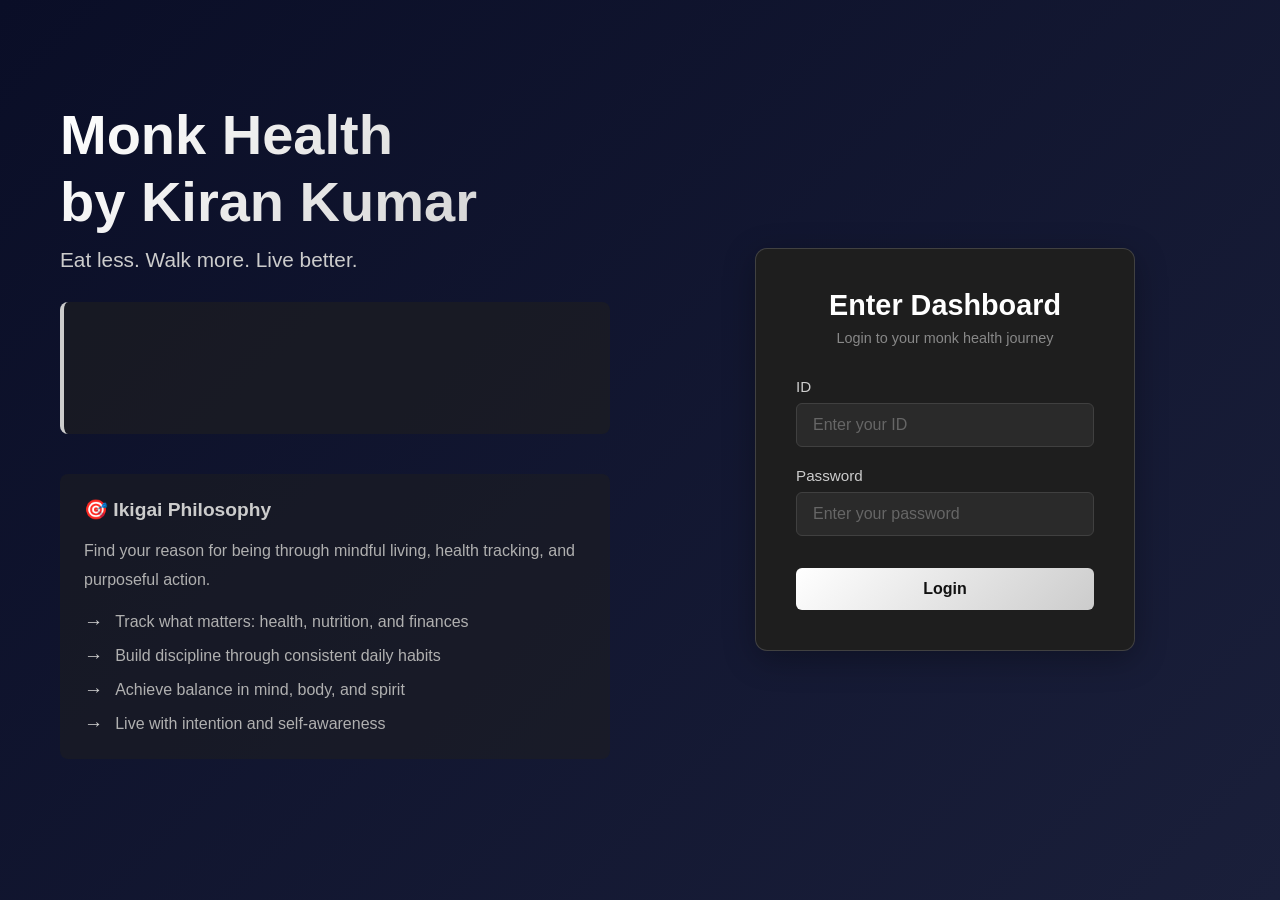
==== index.html @ fb8c696a "Clean push: Monk Health complete application" ====
<!DOCTYPE html>
<html lang="en">
<head>
    <meta charset="UTF-8">
    <meta name="viewport" content="width=device-width, initial-scale=1.0">
    <title>Monk Health by Kiran Kumar</title>
    <link rel="stylesheet" href="index.css">
</head>
<body>
    <div class="container">
        <div class="content">
            <div class="left-section">
                <h1>Monk Health<br>by Kiran Kumar</h1>
                <p class="tagline">Eat less. Walk more. Live better.</p>

                <div class="quotes-container">
                    <div class="quote">Small steps daily create big results.</div>
                    <div class="quote">Discipline is the bridge between dreams and reality.</div>
                    <div class="quote">Your health is your wealth. Invest wisely.</div>
                </div>

                <div class="ikigai-section">
                    <h3>🎯 Ikigai Philosophy</h3>
                    <p>Find your reason for being through mindful living, health tracking, and purposeful action.</p>
                    <div class="philosophy-points">
                        <div class="philosophy-point"><span>Track what matters: health, nutrition, and finances</span></div>
                        <div class="philosophy-point"><span>Build discipline through consistent daily habits</span></div>
                        <div class="philosophy-point"><span>Achieve balance in mind, body, and spirit</span></div>
                        <div class="philosophy-point"><span>Live with intention and self-awareness</span></div>
                    </div>
                </div>
            </div>

            <div class="right-section">
                <div class="login-card">
                    <h2>Enter Dashboard</h2>
                    <p class="subtitle">Login to your monk health journey</p>

                    <div class="error-message" id="errorMessage"></div>

                    <form id="loginForm">
                        <div class="form-group">
                            <label for="userId">ID</label>
                            <input type="text" id="userId" name="userId" placeholder="Enter your ID" required>
                        </div>

                        <div class="form-group">
                            <label for="password">Password</label>
                            <input type="password" id="password" name="password" placeholder="Enter your password" required>
                        </div>

                        <button type="submit" class="btn-login">Login</button>
                    </form>
                </div>
            </div>
        </div>
    </div>

    <script>
        document.getElementById('loginForm').addEventListener('submit', async (e) => {
            e.preventDefault();
            
            const userId = document.getElementById('userId').value.trim();
            const password = document.getElementById('password').value.trim();
            const errorDiv = document.getElementById('errorMessage');

            if (!userId || !password) {
                errorDiv.textContent = 'Please enter both ID and password';
                errorDiv.style.display = 'block';
                return;
            }

            try {
                // Call Google Apps Script Web App endpoint
                const response = await fetch('YOUR_GAS_WEBAPP_URL_HERE', {
                    method: 'POST',
                    body: new URLSearchParams({
                        action: 'authenticate',
                        userId: userId,
                        password: password
                    })
                });

                const result = await response.json();

                if (result.success) {
                    // Store session data
                    sessionStorage.setItem('userID', userId);
                    sessionStorage.setItem('sessionToken', result.token);
                    sessionStorage.setItem('userName', result.userName);
                    
                    // Redirect to dashboard
                    window.location.href = 'dashboard.html';
                } else {
                    errorDiv.textContent = result.message || 'Invalid credentials. Please try again.';
                    errorDiv.style.display = 'block';
                }
            } catch (error) {
                console.error('Login error:', error);
                errorDiv.textContent = 'Connection error. Please try again.';
                errorDiv.style.display = 'block';
            }
        });
    </script>
</body>
</html>
---- index.css ----
* {
    margin: 0;
    padding: 0;
    box-sizing: border-box;
}

body {
    font-family: 'Segoe UI', Tahoma, Geneva, Verdana, sans-serif;
    background: linear-gradient(135deg, #0a0e27 0%, #1a1f3a 100%);
    min-height: 100vh;
    color: #ffffff;
    overflow-x: hidden;
}

.container {
    max-width: 1200px;
    margin: 0 auto;
    padding: 20px;
    display: flex;
    align-items: center;
    justify-content: center;
    min-height: 100vh;
}

.content {
    display: grid;
    grid-template-columns: 1fr 1fr;
    gap: 60px;
    align-items: center;
    width: 100%;
}

.left-section h1 {
    font-size: 3.5rem;
    font-weight: 700;
    margin-bottom: 12px;
    background: linear-gradient(135deg, #ffffff, #cccccc);
    -webkit-background-clip: text;
    -webkit-text-fill-color: transparent;
    background-clip: text;
    line-height: 1.2;
}

.tagline {
    font-size: 1.3rem;
    color: #cccccc;
    margin-bottom: 30px;
    font-weight: 300;
}

.quotes-container {
    background: rgba(30, 30, 30, 0.6);
    border-left: 4px solid #cccccc;
    padding: 24px;
    margin-bottom: 40px;
    border-radius: 8px;
    min-height: 120px;
    display: flex;
    align-items: center;
}

.quote {
    font-size: 1.1rem;
    line-height: 1.6;
    color: #e0e0e0;
    font-style: italic;
    opacity: 0;
    animation: fadeInOut 10s ease-in-out infinite;
}

.quote:nth-child(2) {
    animation-delay: 10s;
}

.quote:nth-child(3) {
    animation-delay: 20s;
}

@keyframes fadeInOut {
    0% { opacity: 0; }
    10% { opacity: 1; }
    85% { opacity: 1; }
    100% { opacity: 0; }
}

.ikigai-section {
    background: rgba(30, 30, 30, 0.5);
    padding: 24px;
    border-radius: 8px;
    margin-bottom: 40px;
}

.ikigai-section h3 {
    font-size: 1.2rem;
    margin-bottom: 16px;
    color: #cccccc;
}

.ikigai-section p {
    line-height: 1.8;
    color: #b0b0b0;
    margin-bottom: 12px;
}

.philosophy-points {
    display: flex;
    flex-direction: column;
    gap: 12px;
    margin-top: 16px;
}

.philosophy-point {
    display: flex;
    align-items: center;
    gap: 12px;
}

.philosophy-point::before {
    content: "→";
    color: #cccccc;
    font-weight: bold;
    font-size: 1.2rem;
}

.philosophy-point span {
    color: #b0b0b0;
}

.right-section {
    display: flex;
    justify-content: center;
    align-items: center;
}

.login-card {
    background: #1e1e1e;
    padding: 40px;
    border-radius: 12px;
    width: 100%;
    max-width: 380px;
    box-shadow: 0 8px 32px rgba(0, 0, 0, 0.3);
    border: 1px solid rgba(204, 204, 204, 0.2);
}

.login-card h2 {
    font-size: 1.8rem;
    margin-bottom: 8px;
    text-align: center;
}

.login-card .subtitle {
    text-align: center;
    color: #888888;
    font-size: 0.9rem;
    margin-bottom: 32px;
}

.form-group {
    margin-bottom: 20px;
}

.form-group label {
    display: block;
    margin-bottom: 8px;
    color: #cccccc;
    font-size: 0.95rem;
    font-weight: 500;
}

.form-group input {
    width: 100%;
    padding: 12px 16px;
    background: #2a2a2a;
    border: 1px solid #404040;
    border-radius: 6px;
    color: #ffffff;
    font-size: 1rem;
    transition: all 0.3s ease;
}

.form-group input:focus {
    outline: none;
    border-color: #cccccc;
    box-shadow: 0 0 0 3px rgba(204, 204, 204, 0.1);
}

.form-group input::placeholder {
    color: #666666;
}

.btn-login {
    width: 100%;
    padding: 12px;
    background: linear-gradient(135deg, #ffffff, #cccccc);
    color: #121212;
    border: none;
    border-radius: 6px;
    font-size: 1rem;
    font-weight: 600;
    cursor: pointer;
    transition: all 0.3s ease;
    margin-top: 12px;
}

.btn-login:hover {
    transform: translateY(-2px);
    box-shadow: 0 6px 20px rgba(204, 204, 204, 0.25);
}

.btn-login:active {
    transform: translateY(0);
}

.error-message {
    background: rgba(220, 53, 69, 0.15);
    border: 1px solid rgba(220, 53, 69, 0.5);
    color: #ff6b6b;
    padding: 12px;
    border-radius: 6px;
    margin-bottom: 20px;
    font-size: 0.9rem;
    display: none;
}

.demo-info {
    background: rgba(76, 175, 80, 0.15);
    border: 1px solid rgba(76, 175, 80, 0.5);
    color: #81c784;
    padding: 12px;
    border-radius: 6px;
    margin-bottom: 20px;
    font-size: 0.85rem;
    text-align: center;
}

@media (max-width: 768px) {
    .content {
        grid-template-columns: 1fr;
        gap: 40px;
    }

    .left-section h1 {
        font-size: 2.2rem;
    }

    .login-card {
        max-width: 100%;
    }

    .ikigai-section {
        display: none;
    }
}
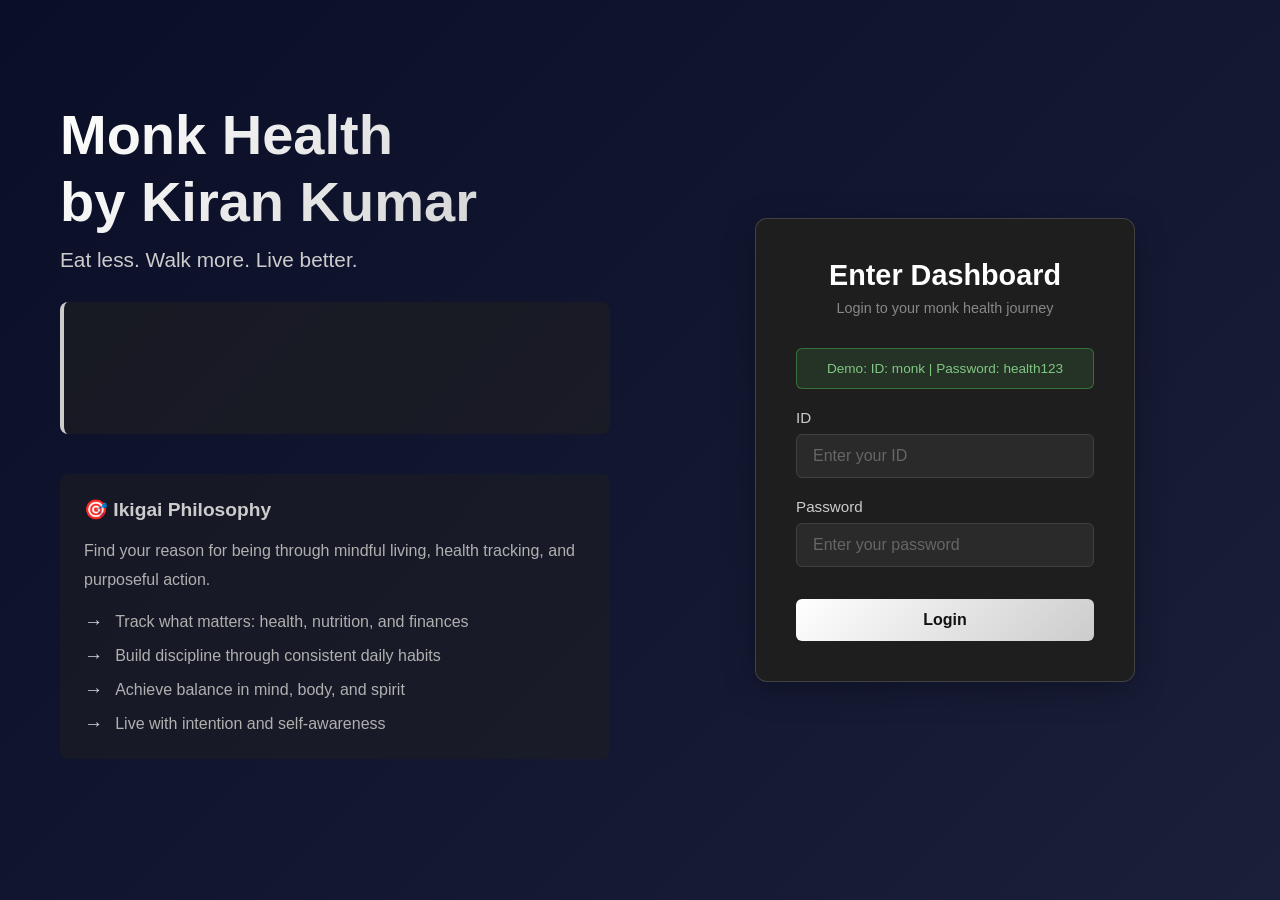
==== commit 9ac67364: "Added demo login info to index.html" ====
--- a/index.html
+++ b/index.html
@@ -4,7 +4,7 @@
     <meta charset="UTF-8">
     <meta name="viewport" content="width=device-width, initial-scale=1.0">
     <title>Monk Health by Kiran Kumar</title>
-    <link rel="stylesheet" href="index.css">
+    <link rel="stylesheet" href="style.css">
 </head>
 <body>
     <div class="container">
@@ -35,6 +35,10 @@
                 <div class="login-card">
                     <h2>Enter Dashboard</h2>
                     <p class="subtitle">Login to your monk health journey</p>
+
+                    <div class="demo-info">
+                        Demo: ID: monk | Password: health123
+                    </div>
 
                     <div class="error-message" id="errorMessage"></div>
 
--- a/style.css
+++ b/style.css
@@ -0,0 +1,253 @@
+* {
+    margin: 0;
+    padding: 0;
+    box-sizing: border-box;
+}
+
+body {
+    font-family: 'Segoe UI', Tahoma, Geneva, Verdana, sans-serif;
+    background: linear-gradient(135deg, #0a0e27 0%, #1a1f3a 100%);
+    min-height: 100vh;
+    color: #ffffff;
+    overflow-x: hidden;
+}
+
+.container {
+    max-width: 1200px;
+    margin: 0 auto;
+    padding: 20px;
+    display: flex;
+    align-items: center;
+    justify-content: center;
+    min-height: 100vh;
+}
+
+.content {
+    display: grid;
+    grid-template-columns: 1fr 1fr;
+    gap: 60px;
+    align-items: center;
+    width: 100%;
+}
+
+.left-section h1 {
+    font-size: 3.5rem;
+    font-weight: 700;
+    margin-bottom: 12px;
+    background: linear-gradient(135deg, #ffffff, #cccccc);
+    -webkit-background-clip: text;
+    -webkit-text-fill-color: transparent;
+    background-clip: text;
+    line-height: 1.2;
+}
+
+.tagline {
+    font-size: 1.3rem;
+    color: #cccccc;
+    margin-bottom: 30px;
+    font-weight: 300;
+}
+
+.quotes-container {
+    background: rgba(30, 30, 30, 0.6);
+    border-left: 4px solid #cccccc;
+    padding: 24px;
+    margin-bottom: 40px;
+    border-radius: 8px;
+    min-height: 120px;
+    display: flex;
+    align-items: center;
+}
+
+.quote {
+    font-size: 1.1rem;
+    line-height: 1.6;
+    color: #e0e0e0;
+    font-style: italic;
+    opacity: 0;
+    animation: fadeInOut 10s ease-in-out infinite;
+}
+
+.quote:nth-child(2) {
+    animation-delay: 10s;
+}
+
+.quote:nth-child(3) {
+    animation-delay: 20s;
+}
+
+@keyframes fadeInOut {
+    0% { opacity: 0; }
+    10% { opacity: 1; }
+    85% { opacity: 1; }
+    100% { opacity: 0; }
+}
+
+.ikigai-section {
+    background: rgba(30, 30, 30, 0.5);
+    padding: 24px;
+    border-radius: 8px;
+    margin-bottom: 40px;
+}
+
+.ikigai-section h3 {
+    font-size: 1.2rem;
+    margin-bottom: 16px;
+    color: #cccccc;
+}
+
+.ikigai-section p {
+    line-height: 1.8;
+    color: #b0b0b0;
+    margin-bottom: 12px;
+}
+
+.philosophy-points {
+    display: flex;
+    flex-direction: column;
+    gap: 12px;
+    margin-top: 16px;
+}
+
+.philosophy-point {
+    display: flex;
+    align-items: center;
+    gap: 12px;
+}
+
+.philosophy-point::before {
+    content: "→";
+    color: #cccccc;
+    font-weight: bold;
+    font-size: 1.2rem;
+}
+
+.philosophy-point span {
+    color: #b0b0b0;
+}
+
+.right-section {
+    display: flex;
+    justify-content: center;
+    align-items: center;
+}
+
+.login-card {
+    background: #1e1e1e;
+    padding: 40px;
+    border-radius: 12px;
+    width: 100%;
+    max-width: 380px;
+    box-shadow: 0 8px 32px rgba(0, 0, 0, 0.3);
+    border: 1px solid rgba(204, 204, 204, 0.2);
+}
+
+.login-card h2 {
+    font-size: 1.8rem;
+    margin-bottom: 8px;
+    text-align: center;
+}
+
+.login-card .subtitle {
+    text-align: center;
+    color: #888888;
+    font-size: 0.9rem;
+    margin-bottom: 32px;
+}
+
+.form-group {
+    margin-bottom: 20px;
+}
+
+.form-group label {
+    display: block;
+    margin-bottom: 8px;
+    color: #cccccc;
+    font-size: 0.95rem;
+    font-weight: 500;
+}
+
+.form-group input {
+    width: 100%;
+    padding: 12px 16px;
+    background: #2a2a2a;
+    border: 1px solid #404040;
+    border-radius: 6px;
+    color: #ffffff;
+    font-size: 1rem;
+    transition: all 0.3s ease;
+}
+
+.form-group input:focus {
+    outline: none;
+    border-color: #cccccc;
+    box-shadow: 0 0 0 3px rgba(204, 204, 204, 0.1);
+}
+
+.form-group input::placeholder {
+    color: #666666;
+}
+
+.btn-login {
+    width: 100%;
+    padding: 12px;
+    background: linear-gradient(135deg, #ffffff, #cccccc);
+    color: #121212;
+    border: none;
+    border-radius: 6px;
+    font-size: 1rem;
+    font-weight: 600;
+    cursor: pointer;
+    transition: all 0.3s ease;
+    margin-top: 12px;
+}
+
+.btn-login:hover {
+    transform: translateY(-2px);
+    box-shadow: 0 6px 20px rgba(204, 204, 204, 0.25);
+}
+
+.btn-login:active {
+    transform: translateY(0);
+}
+
+.error-message {
+    background: rgba(220, 53, 69, 0.15);
+    border: 1px solid rgba(220, 53, 69, 0.5);
+    color: #ff6b6b;
+    padding: 12px;
+    border-radius: 6px;
+    margin-bottom: 20px;
+    font-size: 0.9rem;
+    display: none;
+}
+
+.demo-info {
+    background: rgba(76, 175, 80, 0.15);
+    border: 1px solid rgba(76, 175, 80, 0.5);
+    color: #81c784;
+    padding: 12px;
+    border-radius: 6px;
+    margin-bottom: 20px;
+    font-size: 0.85rem;
+    text-align: center;
+}
+
+@media (max-width: 768px) {
+    .content {
+        grid-template-columns: 1fr;
+        gap: 40px;
+    }
+
+    .left-section h1 {
+        font-size: 2.2rem;
+    }
+
+    .login-card {
+        max-width: 100%;
+    }
+
+    .ikigai-section {
+        display: none;
+    }
+}
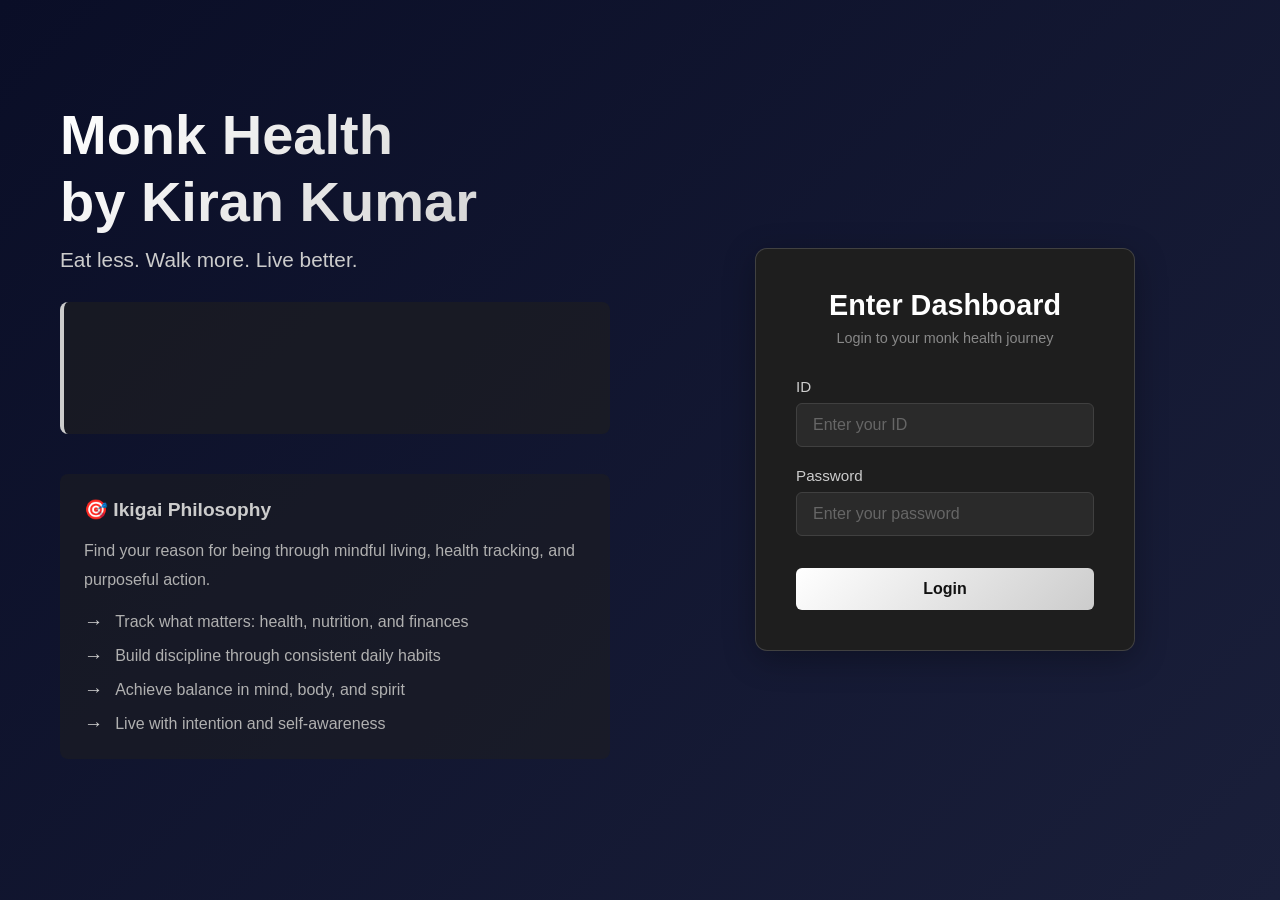
==== commit c2cd35d5: "Fix login fetch request to send JSON data and update demo ID" ====
--- a/index.html
+++ b/index.html
@@ -36,10 +36,6 @@
                     <h2>Enter Dashboard</h2>
                     <p class="subtitle">Login to your monk health journey</p>
 
-                    <div class="demo-info">
-                        Demo: ID: monk | Password: health123
-                    </div>
-
                     <div class="error-message" id="errorMessage"></div>
 
                     <form id="loginForm">
@@ -76,7 +72,7 @@
 
             try {
                 // Call Google Apps Script Web App endpoint
-                const response = await fetch('YOUR_GAS_WEBAPP_URL_HERE', {
+                const response = await fetch('https://script.google.com/macros/s/AKfycbykE-_ewzqhc3hPczzMYoH7qWuHOmrGha6L8f73dDyw-mvkb41cH27VP9JLE16qG9D1/exec', {
                     method: 'POST',
                     body: new URLSearchParams({
                         action: 'authenticate',
